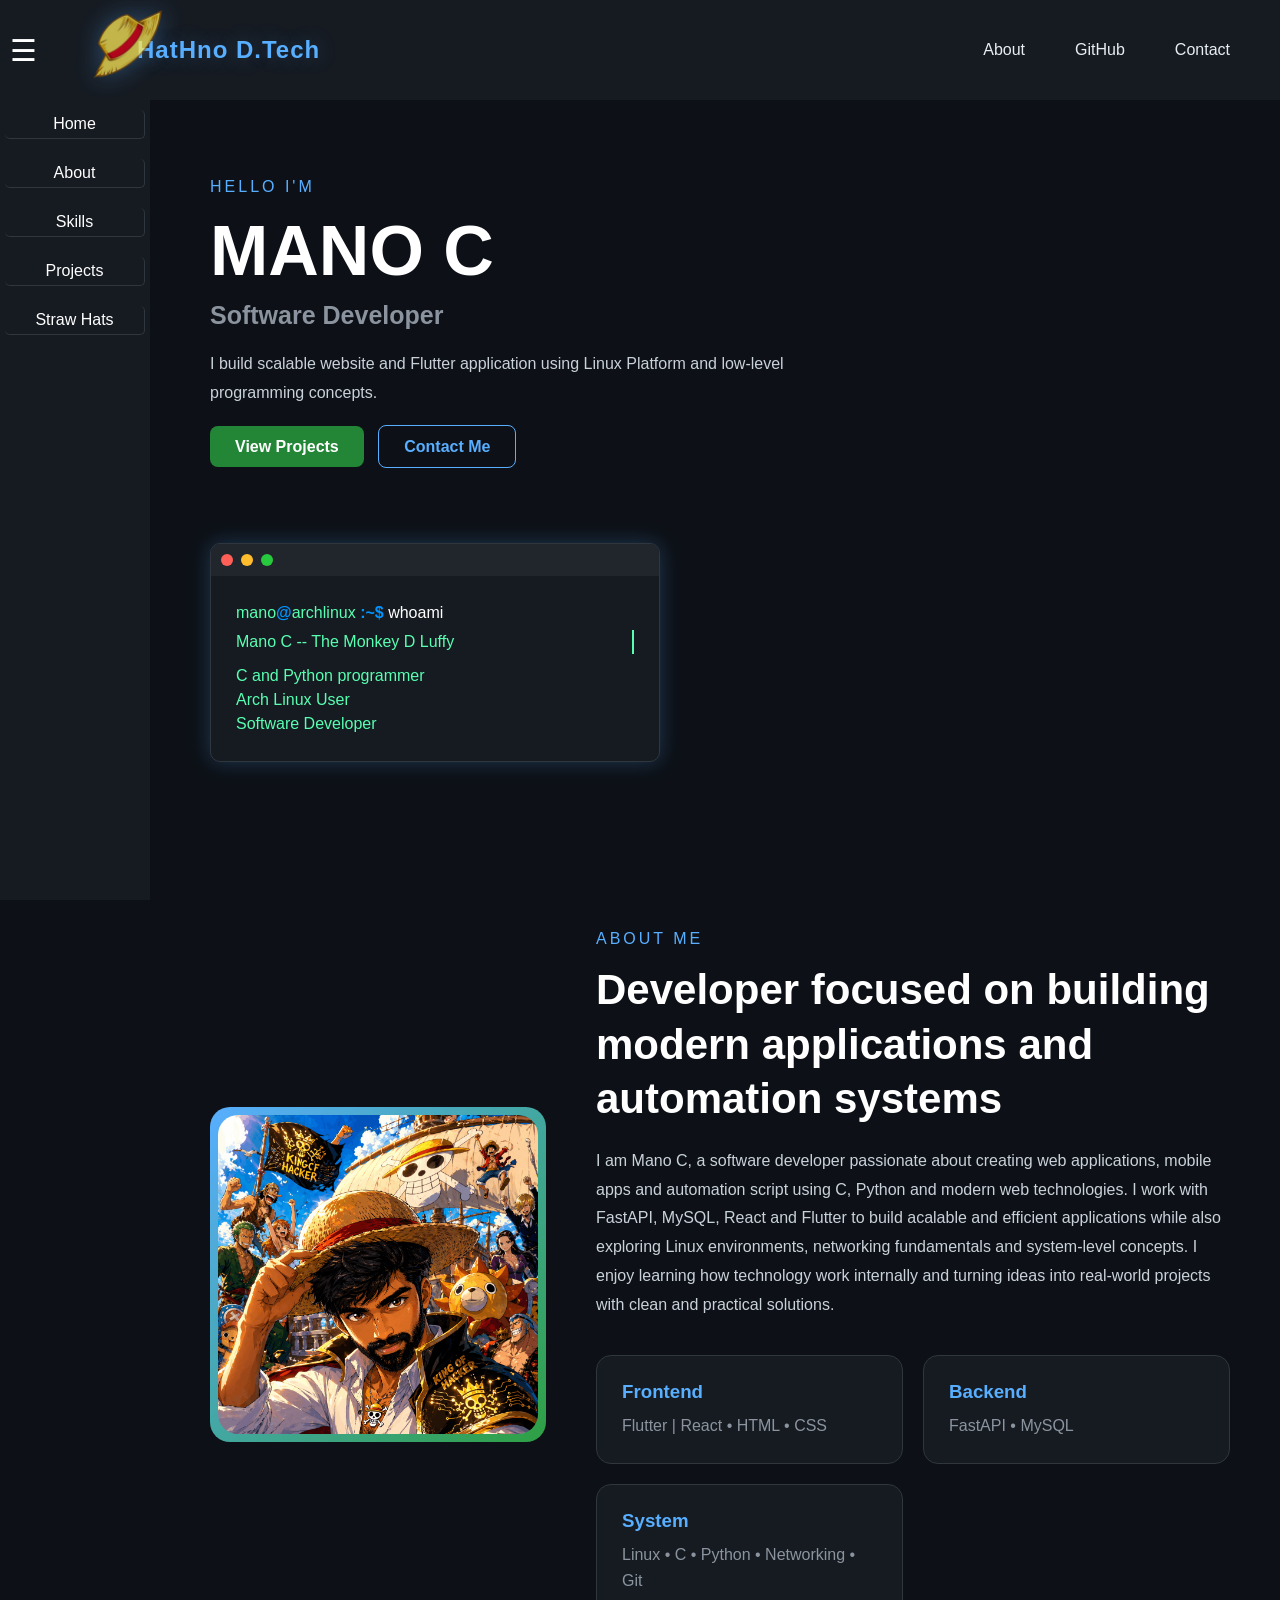
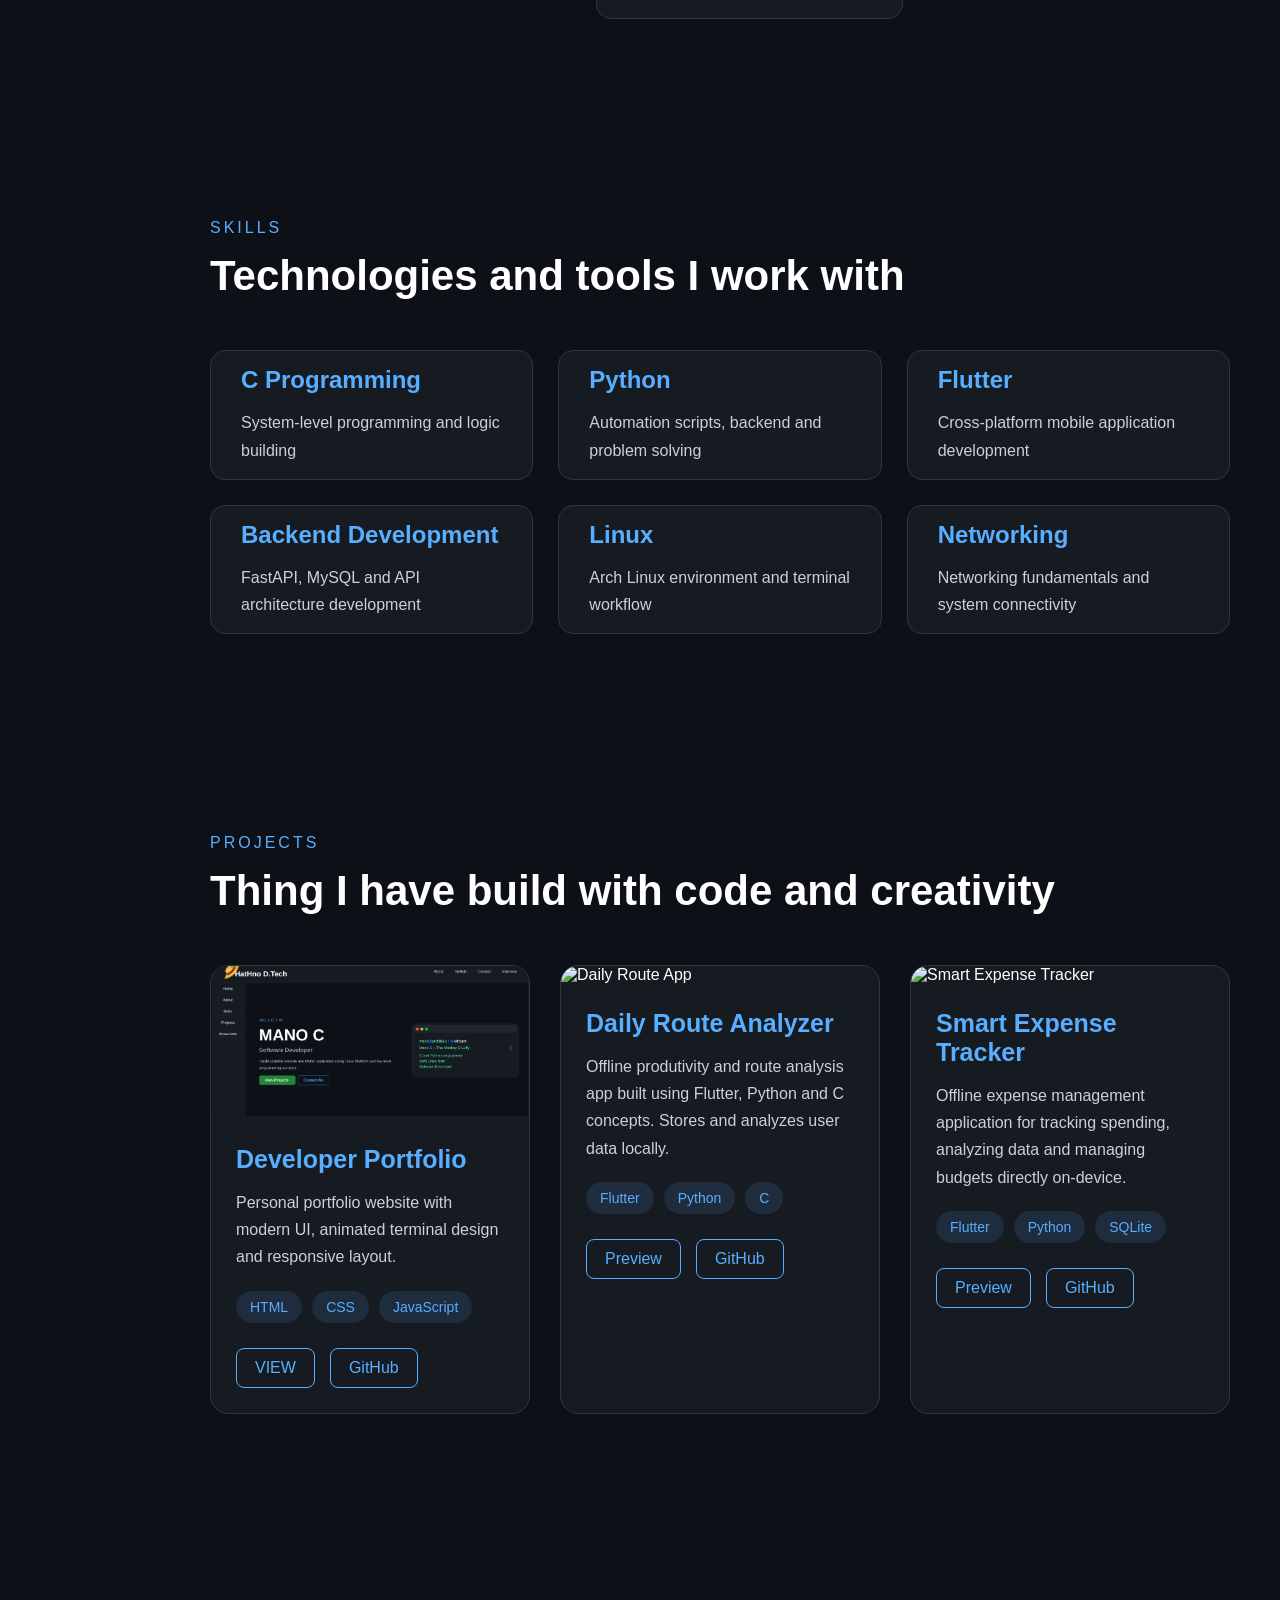
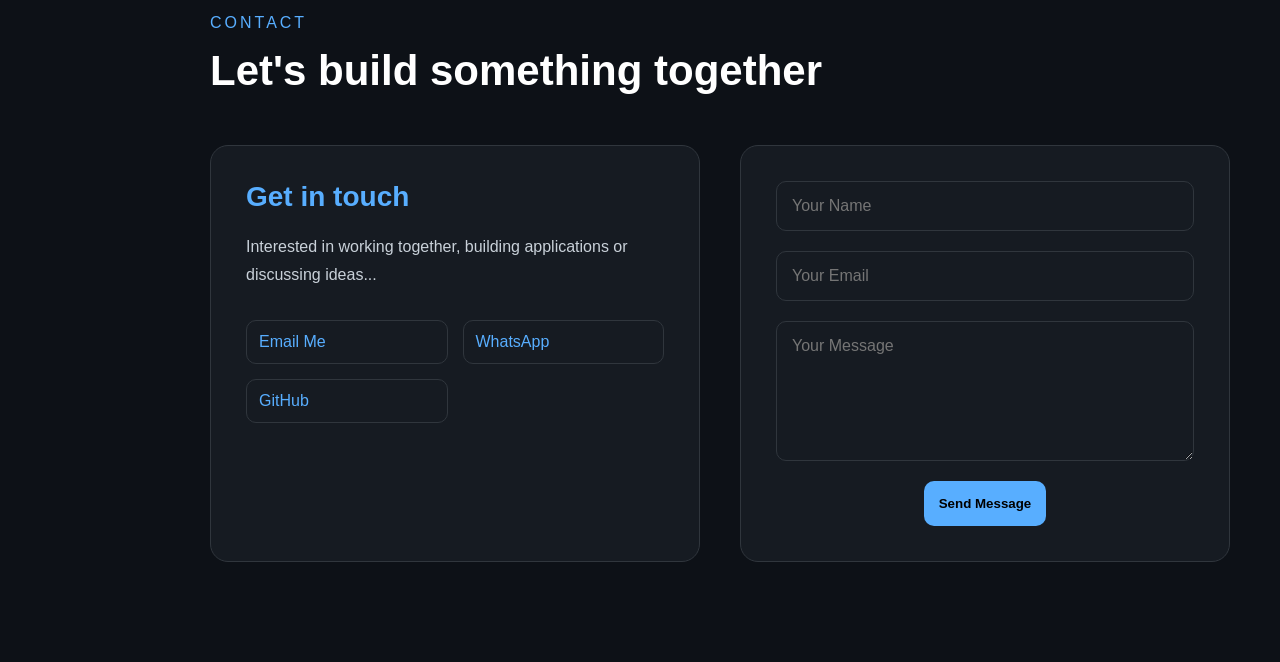
==== index.html @ 14655d0b "V1" ====
<!DOCTYPE html>
<html lang="en">
  <head>
    <meta charset="UTF-8">
    <meta name="viewport" content="width=device-width initial-scale=1.0">
    <title>HatHno D.Tech</title>
    <link rel="stylesheet" href="css/style.css">
    <link rel="icon" type="image/x-icon" href="images/favicon/favicon.ico">
    <link rel="icon" type="image/png" sizes="32x32" href="images/favicon/favicon-32x32.png">
    <link rel="icon" type="image/png" sizes="16x16" href="images/favicon/favicon-16x16.png">

    <link rel="apple-touch-icon" href="images/favicon/apple-touch-icon.png">
    <link rel="manifest" href="images/favicon/site.webmanifest">
  </head>
  
  <body>
    <script src="js/script.js"></script>
    <!--Navbar-->
    <nav>
      <div class="menu-logo-name">
        <button class="menu-btn" onclick="toggleSidebar()">☰</button>
        <h1>HatHno D.Tech<img class="logo" src="images/logo.png"></h1>
      </div>
      <ul>
        <li><a href="#about">About</a></li>
        <li><a href="https://github.com/mano-sanjay/" target="_blank" rel="noopener noreferrer">GitHub</a></li>
        <li><a href="#contacts">Contact</a></li>
      </ul>
    </nav>

    <div class="sidebar" id="sidebar">
      <a class="nav-items" href="#home">
        Home
      </a>
      <a class="nav-items" href="#about">
        About
      </a>
      <a class="nav-items" href="#skills">
        Skills
      </a>
      <a class="nav-items" href="#projects">
        Projects
      </a>
      <a class="nav-items" href="html/strawhats.html" target="_blank" rel="noopener noreferrer">
        Straw Hats
      </a>
    </div>
    <div class="main-content" id="main-content">

      <!--HOME-->
      <section class="hero" id="home">
        <div class="hero-text">
          <p class="intro">HELLO I'M</p>
          <h1 class="main-name">MANO C</h1>
          <h2 class="role">Software Developer</h2>
          <p class="description">
            I build scalable website and Flutter application using Linux Platform and low-level programming concepts.
          </p>
          <div class="hero-buttons">
            <a href="#projects" class="btn-primary">View Projects</a>
            <a href="#contact" class="btn-secondary">Contact Me</a>
          </div>
        </div>
        <div class="terminal">
          <div class="terminal-header">
            <span class="dot red"></span>
            <span class="dot yellow"></span>
            <span class="dot green"></span>
          </div>
          <div class="terminal-body">
            <p>
              <span class="green-text">mano<span class="green-text-at">@</span>archlinux</span><span class="green-text-cmd"> <span class="sy">:~$</span> whoami</span>
            </p>
            <p class="typing">Mano C -- The Monkey D Luffy</p>
            <p>C and Python programmer</p>
            <p>Arch Linux User</p>
            <p>Software Developer</p>
          </div>
        </div>
      </section>

      <!--ABOUT SECTION-->

      <section class="about-section" id="about">
        <div class="about-container">
          <div class="image-border">
            <img src="images/profile.png" alt="Mano C"> 
          </div>
          <div class="about-content">
            <p class="section-tag">
              ABOUT ME
            </p>
            <h2>
              Developer focused on building modern applications and automation systems
            </h2>
            <p class="about-description">
              I am Mano C, a software developer passionate about creating web applications, mobile apps and automation script using C, Python and modern web technologies.

              I work with FastAPI, MySQL, React and Flutter to build acalable and efficient applications while also exploring Linux environments, networking fundamentals and system-level concepts.

              I enjoy learning how technology work internally and turning ideas into real-world projects with clean and practical solutions.
            </p>
            <div class="about-cards">
              <div class="about-card">
                <h3>Frontend</h3>
                <p>Flutter | React • HTML • CSS</p>
              </div>
              <div class="about-card">
                <h3>Backend</h3>
                <p>FastAPI • MySQL</p>
              </div>
              <div class="about-card">
                  <h3>System</h3>
                  <p>Linux • C • Python • Networking • Git</p>
              </div>
            </div>
          </div>
        </div>
      </section>

      <!--Skills Section-->

      <section class="skills-section" id="skills">
        <p class="section-tag">SKILLS</p>
        <h2 class="skills-title">Technologies and tools I work with</h2>
        <div class="skills-grid">
          <div class="skill-card">
            <h3>C Programming</h3>
            <p>System-level programming and logic building</p>
          </div>
          <div class="skill-card">
            <h3>Python</h3>
            <p>Automation scripts, backend and problem solving</p>
          </div>
          <div class="skill-card">
            <h3>Flutter</h3>
            <p>Cross-platform mobile application development</p>
          </div>
          <div class="skill-card">
            <h3>Backend Development</h3>
            <p>FastAPI, MySQL and API architecture development</p>
          </div>
          <div class="skill-card">
            <h3>Linux</h3>
            <p>Arch Linux environment and terminal workflow</p>
          </div>
          <div class="skill-card">
            <h3>Networking</h3>
            <p>Networking fundamentals and system connectivity</p>
          </div>
        </div>
      </section>

      <!--Projects-->

      <section class="projects-section" id="projects">
        <p class="section-tag">PROJECTS</p>
        <h2 class="projects-title">Thing I have build with code and creativity</h2>
        <div class="projects-grid">
          <!--PROJECT 1-->
          <div class="project-card">
            <img src="images/project1.png" alt="Portfolio Website">
            <div class="project-content">
              <h3>Developer Portfolio</h3>
              <p>
                Personal portfolio website with modern UI,
                animated terminal design and responsive layout.
              </p>
              <div class="project-tech">
                <span>HTML</span>
                <span>CSS</span>
                <span>JavaScript</span>
              </div>
              <div class="project-buttons">
                <a href="#home">VIEW</a>
                <a href="#">GitHub</a>
              </div>
            </div>
          </div>
          <!--PROJECT 2-->
          <div class="project-card">
            <img src="images/project2.png" alt="Daily Route App">
            <div class="project-content">
              <h3>Daily Route Analyzer</h3>
              <p>
                Offline produtivity and route analysis app built using Flutter, Python and C concepts.
                Stores and analyzes user data locally.
              </p>
              <div class="project-tech">
                <span>Flutter</span>
                <span>Python</span>
                <span>C</span>
              </div>
              <div class="project-buttons">
                <a href="#">
                  Preview
                </a>
                <a href="#">
                  GitHub
                </a>
              </div>
            </div>
          </div>
          <!--PROJECT 3-->
          <div class="project-card">
            <img src="images/project3.png" alt="Smart Expense Tracker">
            <div class="project-content">
              <h3>Smart Expense Tracker</h3>
              <p>
                Offline expense management application for tracking spending, analyzing data and managing budgets directly on-device.
              </p>
              <div class="project-tech">
                <span>Flutter</span>
                <span>Python</span>
                <span>SQLite</span>
              </div>
              <div class="project-buttons">
                <a href="#">Preview</a>
                <a href="#">GitHub</a>
              </div>
            </div>
          </div>
        </div>
      </section>

      <!--CONTACT INFO-->
      <section class="contact-section" id="contacts">
        <p class="section-tag">CONTACT</p>
        <h2 class="contact-title">Let's build something together</h2>
        <div class="contact-container">
          <div class="contact-info">
            <h3>
              Get in touch
            </h3>
            <p>
              Interested in working together, building applications or discussing ideas...
            </p>
            <div class="contact-links">
              <a href="mailto:manosanjaymano@gmail.com">Email Me</a>
              <a href="https://wa.me/919150788702" target="_blank">WhatsApp</a>
              <a href="https://github.com/mano-sanjay">GitHub</a>
            </div>
          </div>
          <form action="mailto:manosanjaymano@gmail.com" method="POST" enctype="text/plain" class="contact-form">
            <input type="text" name="name" placeholder="Your Name" required>
            <input type="text" name="email" placeholder="Your Email" required>
            <textarea name="message" placeholder="Your Message" rows="6" required></textarea>
            <div class="form-button">
              <button type="submit">Send Message</button>
            </div>
          </form>
        </div>
      </section>
    </div>
  </body>
</html>
---- css/style.css ----
* {
    margin: 0;
    padding: 0;
    box-sizing: border-box;
    font-family: Arial, Helvetica, sans-serif;
}
html {
    scroll-behavior: smooth;
}
body {
    padding-top: 110px;
    background: #0d1117;
    color: white;
}
.hero,
.about-section,
.skills-section,
.projects-section,
.contact-section {
    transition: 0.9s ease;
}
.main-content {
    padding-left: 160px;
    transition: 0.4s;
}
.main-content.full {
    padding-left: 20px;
}
nav {
    display:flex;
    justify-content: space-between;
    align-items: center;
    height: 100px;
    background-color: #161b22;
    position: fixed;
    right: 0px;
    left: 0px;
    top: 0px;
    z-index: 1;
}
.menu-logo-name {
    display: flex;
    align-items: center;
    justify-content: space-between;
    
}
.menu-btn {
    background: transparent;
    color: white;
    border: none;
    font-size: 30px;
    cursor: pointer;
    margin-right: 100px;
    margin-left: 10px;
    transition: 0.3s;
}
.menu-btn:hover {
    color: #58aeff;
}

.logo {
    width: 80px;
    position: absolute;
    z-index: 5;
    opacity: 0.75;
    filter: drop-shadow(0px 0px 12px rgba(88, 174, 255, 0.45));
    transition: 0.4s ease;
    top: -30px;
    left: -50px;
}
.logo:hover {
    transform: rotate(-5deg) scale(1.08);
}
nav h1 {
    color: #58aeff;
    position: relative;
    text-shadow: 0px 0px 20px rgba(88, 174, 255, 0.25);
    z-index: 4;
    transition: 0.4s;
    letter-spacing: 1px;
}
nav h1:hover {
    letter-spacing: 3px;
}
nav ul {
    list-style: none;
    display: flex;
    flex-wrap: wrap;
}
nav li {
    margin-right: 50px;
}
nav a{
    color: #e6edf3;
    text-decoration: none;
}
nav a:hover {
    color: #58aeff;
}
.sidebar {
    display: flex;
    flex-direction: column;
    background-color: #161b22;
    color: white;
    position: fixed;
    top: 100px;
    bottom: 0px;
    left: 0px;
    width: 150px;
    transition: transform 0.4s ease;
    z-index: 100;
}
.sidebar.hide {
    transform: translate(-100%);
}
.nav-items {
    margin: 10px 5px;
    border-bottom: 1px solid #30363d;
    border-right: 1px solid #30363d;

    padding: 5px 10px;

    text-align: center;

    border-radius: 5px;

    transition: background 0.5s,
                transform 0.5s;

    color: white;

    text-decoration: none;
    position: relative;

    overflow: hidden;
}

.nav-items:hover {
    background: gray;
    transform: translateX(5px);
    border-color: #58aeff;
    color: #58aeff;
}
.nav-items::before {
    content: "";
    position: absolute;
    left: -100%;
    top: 0;
    width: 100%;
    height: 100%;
    background: rgba(88, 174, 255, 0.15);
    transition: 0.5s;
}
.nav-items:hover::before {
    left: 0;
}

.hero {
    display: flex;
    justify-content: space-between;
    align-items: center;
    min-height: 80vh;
    padding: 50px;
    gap: 50px;
    flex-wrap: wrap;
    scroll-margin-top: 120px;
}
.hero-text {
    max-width: 600px;
}
.intro {
    color: #58aeff;
    letter-spacing: 3px;
    margin-bottom: 15px;
}
.main-name {
    font-size: 70px;
    margin-bottom: 10px;
    color: white;
}
.role {
    font-size: 25px;
    color: #8b949e;
    margin-bottom: 20px;
}
.description {
    line-height: 1.8;
    color: #c9d1d9;
    margin-bottom: 30px;
}
.btn-primary, .btn-secondary {
    text-decoration: none;
    padding: 12px 25px;
    border-radius: 8px;
    transition: 0.4s;
    font-weight: bold;
}
.btn-primary {
    background: #238636;
    color: white;
}
.btn-primary:hover {
    background: #2ea043;
    transform: translateY(-5px);
}
.btn-secondary {
    border: 1px solid #58aeff; 
    margin-left: 10px;
    color: #58aeff;
}
.btn-secondary:hover {
    background: #58aeff;
    color: black;
}
/* TERMINAL */
.terminal {
    width: 450px;
    background: #161b22;
    border: 1px solid #30363d;
    border-radius: 10px;
    overflow: hidden;
    box-shadow: 0px 0px 20px rgba(88, 166, 255, 0.25);
}
.terminal-header {
    background: #21262d;
    padding: 10px;
    display: flex;
    gap: 8px;
}
.dot {
    width: 12px;
    height: 12px;
    border-radius: 50%;
}
.red {
    background-color: #ff5f56;
}
.yellow {
    background: #ffbd2e;
}
.green {
    background: #27c93f;
}
.terminal-body {
    padding: 25px;
    font-family: monospace;
    line-height: 1.5;
    color: #58ffb1;
}
.green-text {
    color: #58ffb1;
}
.green-text-cmd {
    color: white;
}
.green-text-at, .sy {
    color: rgb(0, 149, 255);
    font-weight: bold;
}
.typing {
    overflow: hidden;
    white-space: nowrap;
    border-right: 2px solid #58ffb1;
    margin-top: 5px;
    margin-bottom: 10px;
    width: 0;
    animation: typing 3s steps(20, end) forwards, blink 0.8s infinite;
}
@keyframes typing {
    from {
        width:0;
    }
    to {
        width: 100%;
    }
}
@keyframes blink {
    50% {
        border-color: transparent;
    }
}
@media(max-width: 768px) {
    body {
        padding-left: 0;
    }
    .hero {
        padding: 20px;
        text-align: center;
    }
    .main-name {
        font-size: 45px;
    }
    .role {
        font-size: 18px;
    }
    .terminal {
        width: 100%;
    }
    .hero-buttons {
        justify-content: center;
    }
    nav li {
        margin-right: 10px;
    }
    .sidebar {
        transform: translate(-100%);
    }
    .sidebar.full{
        transform: translate(0%);
    }
    .main-content {
        padding-left: 0px;
        transition: 0.4s;
    }
}
.about-section {
    padding: 100px 50px;
    scroll-margin-top: 100px;
}
.about-container {
    display: flex;
    align-items: center;
    gap:50px;
    flex-wrap: wrap;
}
.image-border {
    padding: 8px;
    border-radius: 20px;
    background: linear-gradient(135deg, #58aeff, #2ea043);
    animation: borderGlow 4s linear infinite;;
}
.image-border img {
    width: 320px;
    border-radius: 20px;
    display: block;
}
.about-content {
    flex: 1;
    min-width: 300px;
}
.section-tag {
    color: #58aeff;
    letter-spacing: 3px;
    margin-bottom: 15px;
}
.about-content h2 {
    font-size: 42px;
    margin-bottom: 20px;
    line-height: 1.3;
}
.about-description {
    color: #c9d1d9;
    line-height: 1.8;
    margin-bottom: 35px;
}
.about-cards{
    display: grid;
    grid-template-columns: repeat(auto-fit, minmax(200px, 1fr));
    gap: 20px;
}
.about-card {
    background: #161b22;
    border: 1px solid #30363d;
    padding: 25px;
    border-radius: 15px;
    transition: 0.5s;
}
.about-card:hover {
    transform: translateY(-10px);
    border-color: #58aeff;
}
.about-card h3 {
    margin-bottom: 10px;
    color: #58aeff;
}
.about-card p {
    color: #8b949e;
    line-height: 1.6;
}

.skills-section {
    padding: 100px 50px;
    scroll-margin-top: 100px;
}
.skills-title {
    font-size: 42px;
    margin-bottom: 50px;
}
.skills-grid {
    display: grid;
    grid-template-columns: repeat(auto-fit, minmax(250px, 1fr));
    gap: 25px;
}
.skill-card {
    background: #161b22;
    border: 1px solid #30363d;
    padding: 15px 30px;
    border-radius: 15px;
    transition: 0.4s;
    cursor: pointer;
    position: relative;
    overflow: hidden;
}
.skill-card::before {
    content: "";
    position: absolute;
    top: 0;
    left: -100%;
    width: 100%;
    height: 100%;
    background: rgba(88, 166, 255, 0.08);

    transition: 0.5s;
}
.skill-card:hover::before {
    left: 0;
}
.skill-card:hover {
    transform: translate(-10px);
    border-color: #58aeff;
    box-shadow: 0px 0px 20px rgba(6, 122, 255, 0.08);
}
.skill-card h3 {
    color: #58aeff;
    margin-bottom: 15px;
    font-size: 24px;
}
.skill-card p {
    color: #c9d1d9;
    line-height: 1.7;
}

.projects-section {
    padding: 100px 50px;
    scroll-margin-top: 40px;
}
.projects-title {
    font-size: 42px;
    margin-bottom: 50px;
}
.projects-grid {
    display: grid;
    grid-template-columns: repeat(auto-fit, minmax(320px, 1fr));
    gap: 30px;
}
.project-card {
    background: #161b22;
    border: 1px solid #30363d;
    border-radius: 18px;
    overflow: hidden;
    transition: 0.5s;
}
.project-card:hover {
    transform: translateY(-10px);
    border-color: #58aeff;
    box-shadow: 0px 0px 20px rgba(88, 166, 255, 0.08);
}
.project-card img {
    width: 100%;
    height: 150px;
    object-fit: cover;
}
.project-content {
    padding: 25px;
}
.project-content h3 {
    color: #58aeff;
    margin-bottom: 15px;
    font-size: 25px;
}
.project-content p {
    color: #c9d1d9;
    line-height: 1.7;
    margin-bottom: 20px;
}
.project-tech {
    display: flex;
    flex-wrap: wrap;
    gap: 10px;
    margin-bottom: 25px;
}
.project-tech span {
    background: rgba(88, 166, 255, 0.12);
    color: #58aeff;
    padding: 8px 14px;
    border-radius: 30px;
    font-size: 14px;
}
.project-buttons {
    display: flex;
    gap: 15px;
}
.project-buttons a {
    text-decoration: none;
    padding: 10px 18px;
    color: #58aeff;
    border: 1px solid #58aeff;
    border-radius: 8px;
}
.contact-section {
    padding: 100px 50px;
    scroll-margin-top: 120px;
}
.contact-title {
    font-size: 42px;
    margin-bottom: 50px;
}
.contact-container {
    display: grid;
    grid-template-columns: repeat(auto-fit, minmax(320px, 1fr));
    gap: 40px;
}
.contact-info {
    background: #161b22;
    border: 1px solid #30363d;
    padding: 35px;
    border-radius: 18px;
}
.contact-info h3 {
    color: #58aeff;
    margin-bottom: 20px;
    font-size: 28px;
}
.contact-info p {
    color: #c9d1d9;
    line-height: 1.8;
    margin-bottom: 30px;
}
.contact-links {
    display: grid;
    grid-template-columns: repeat(auto-fit, minmax(150px, 1fr));
    gap: 15px;
}
.contact-links a {
    text-decoration: none;
    color: #58aeff;
    border: 1px solid #30363d;
    padding: 12px;
    border-radius: 10px;
    transition: 0.4s;
}
.contact-links a:hover {
    background: #58aeff;
    color: black;
}
.contact-form {
    display: flex;
    flex-direction: column;
    gap: 20px;
    background: #161b22;
    border: 1px solid #30363d;
    padding: 35px;
    border-radius: 18px;
}
.contact-form input,
.contact-form textarea {
    background: #161b22;
    border: 1px solid #30363d;
    padding: 15px;
    border-radius: 10px;
    color: white;
    outline: none;
    font-size: 16px;
}
.contact-form input:focus,
.contact-form textarea:focus {
    border-color: #58aeff;
}
.form-button {
    display: flex;
    align-items: center;
    justify-content: space-around;
}
.contact-form button {
    background: #58aeff;
    color: black;
    padding: 15px;
    border: none;
    border-radius: 10px;
    font-weight: bold;
    cursor: pointer;
    width: fit-content;
    transition: 0.4s;
}
.contact-form button:hover {
    background: #79c0ff;
    transform: translate(-5px);
}
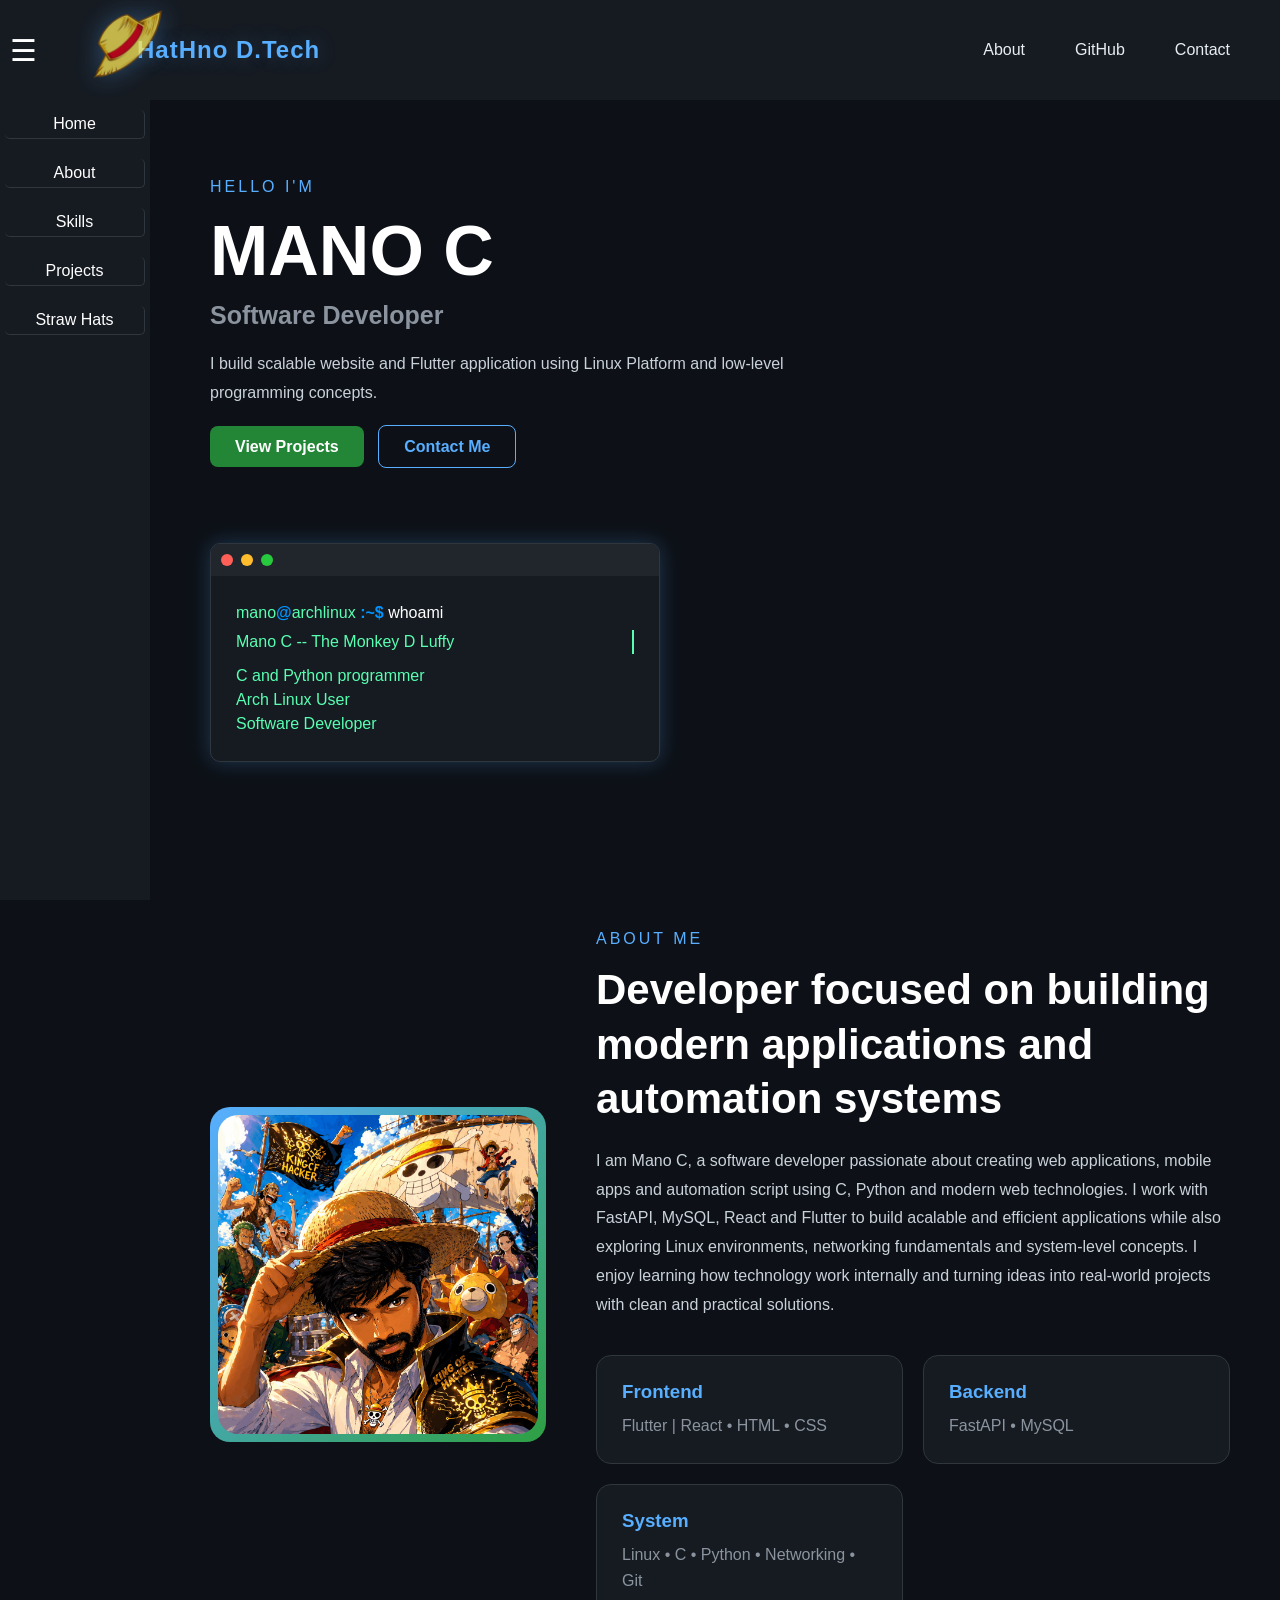
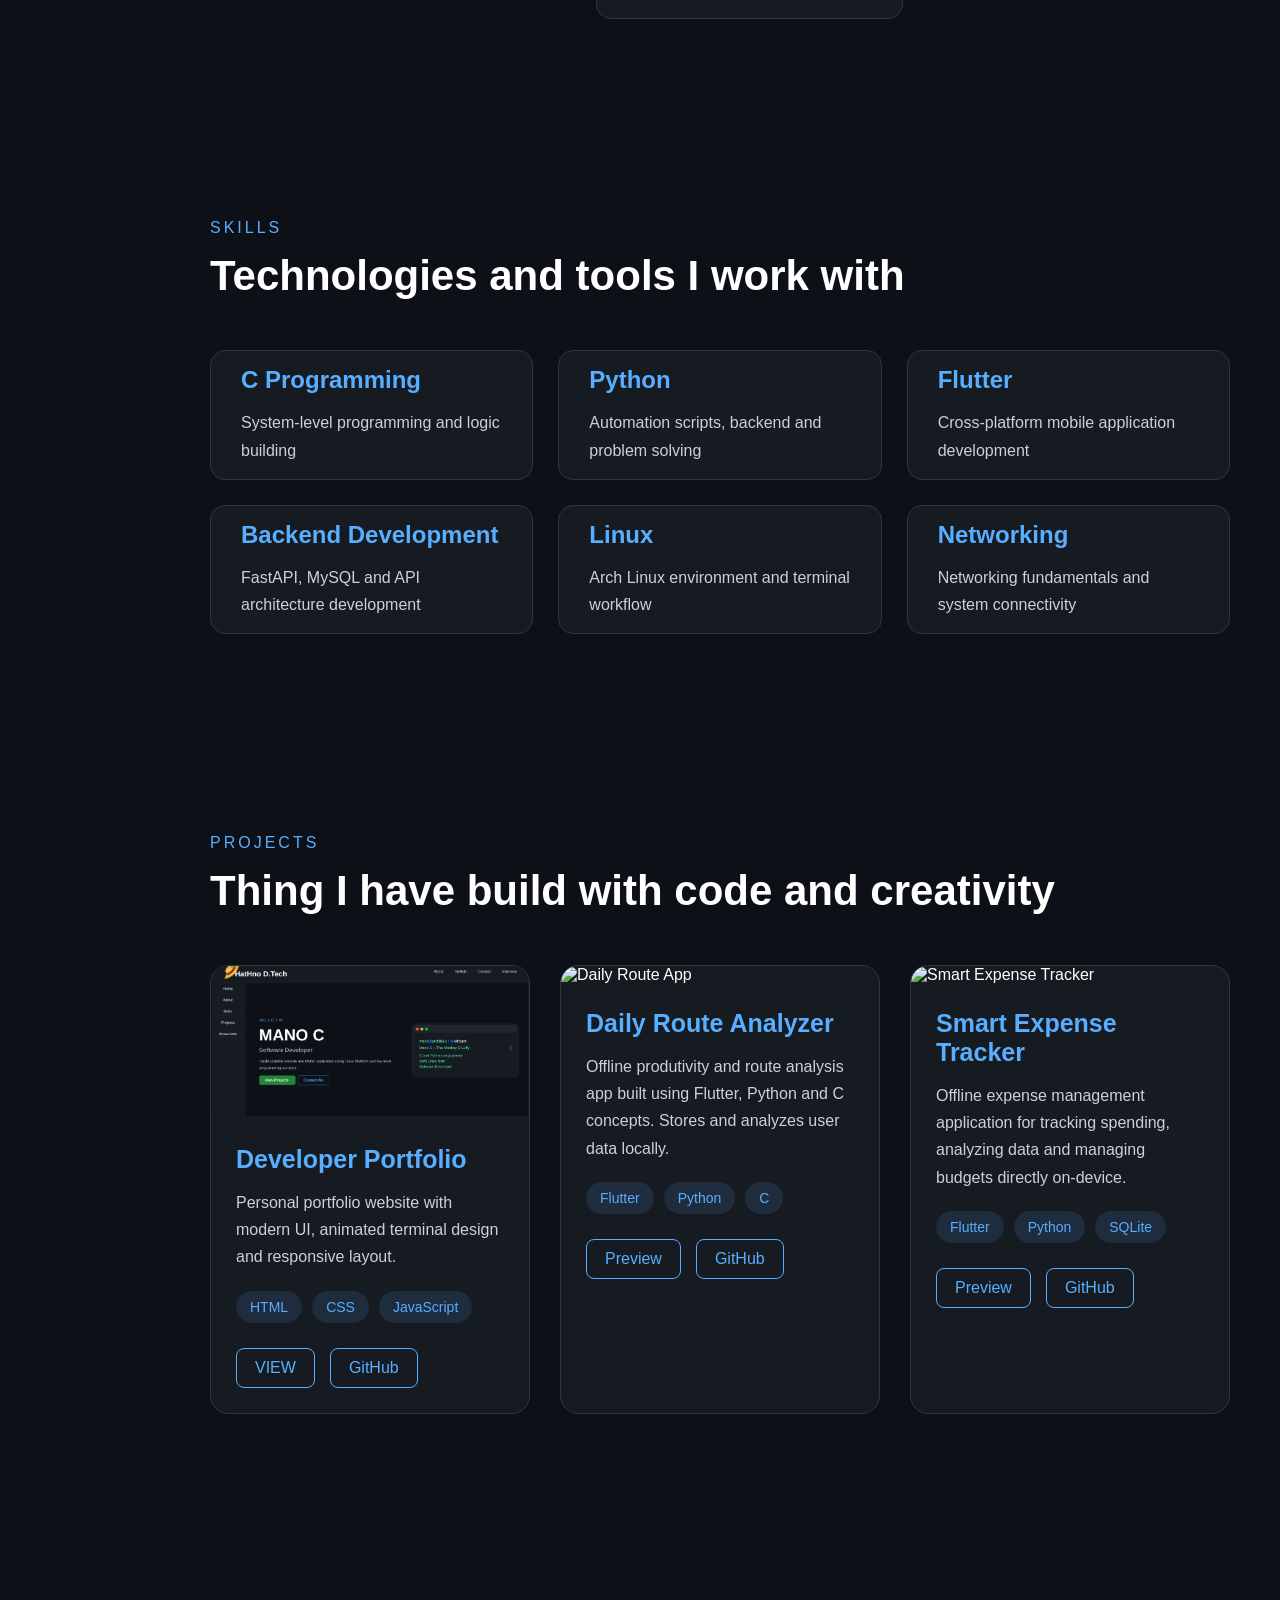
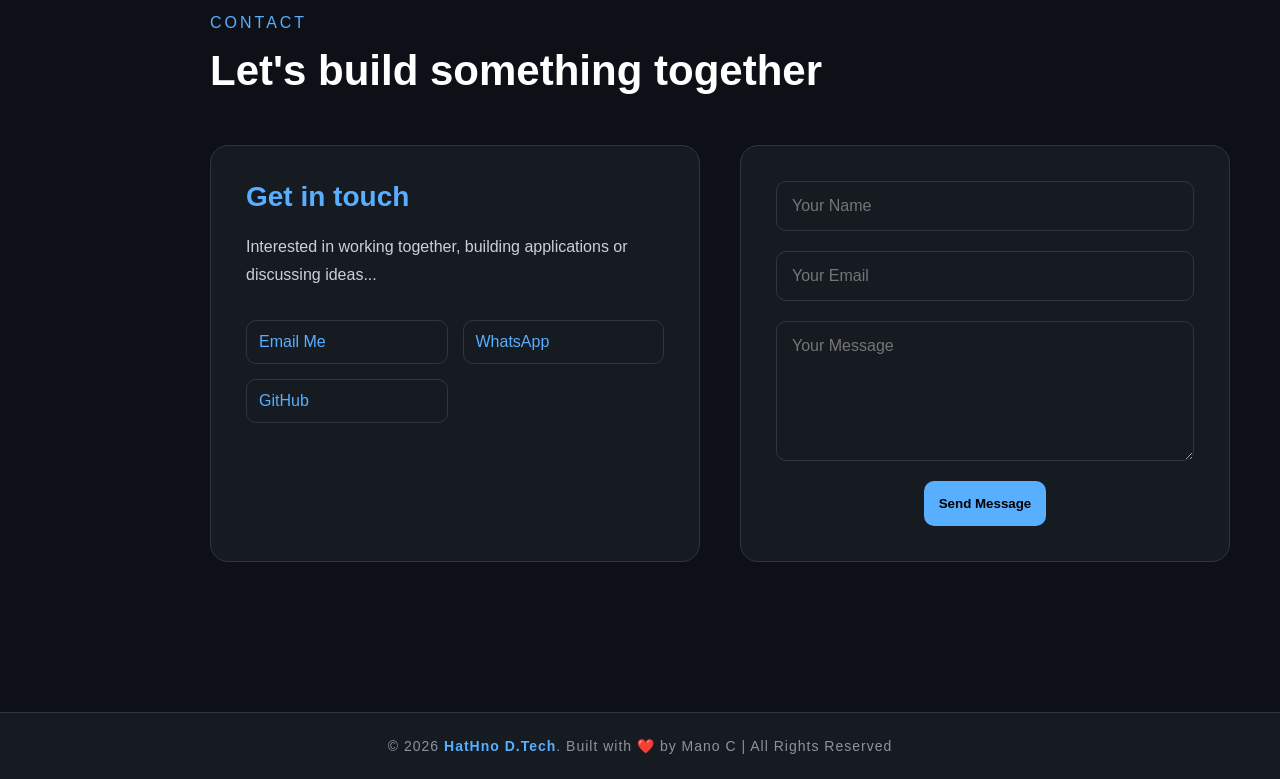
==== commit 526d034d: "V3-footer" ====
--- a/index.html
+++ b/index.html
@@ -173,7 +173,7 @@
               </div>
               <div class="project-buttons">
                 <a href="#home">VIEW</a>
-                <a href="#">GitHub</a>
+                <a href="https://github.com/mano-sanjay" target="_blank">GitHub</a>
               </div>
             </div>
           </div>
@@ -252,5 +252,10 @@
         </div>
       </section>
     </div>
+    <footer class="footer">
+      <p>
+        © 2026 <span>HatHno D.Tech</span>. Built with ❤️ by Mano C | All Rights Reserved
+      </p>
+    </footer>
   </body>
 </html>
--- a/css/style.css
+++ b/css/style.css
@@ -585,4 +585,22 @@
 .contact-form button:hover {
     background: #79c0ff;
     transform: translate(-5px);
+}
+
+.footer {
+    text-align: center;
+    padding: 25px;
+    background: #161b22;
+    border-top: 1px solid #30363d;
+    color: #8b949e;
+    margin-top: 50px;
+    font-size: 14px;
+}
+
+.footer p {
+    letter-spacing: 1px;
+}
+.footer span {
+    color: #58aeff;
+    font-weight: bold;
 }
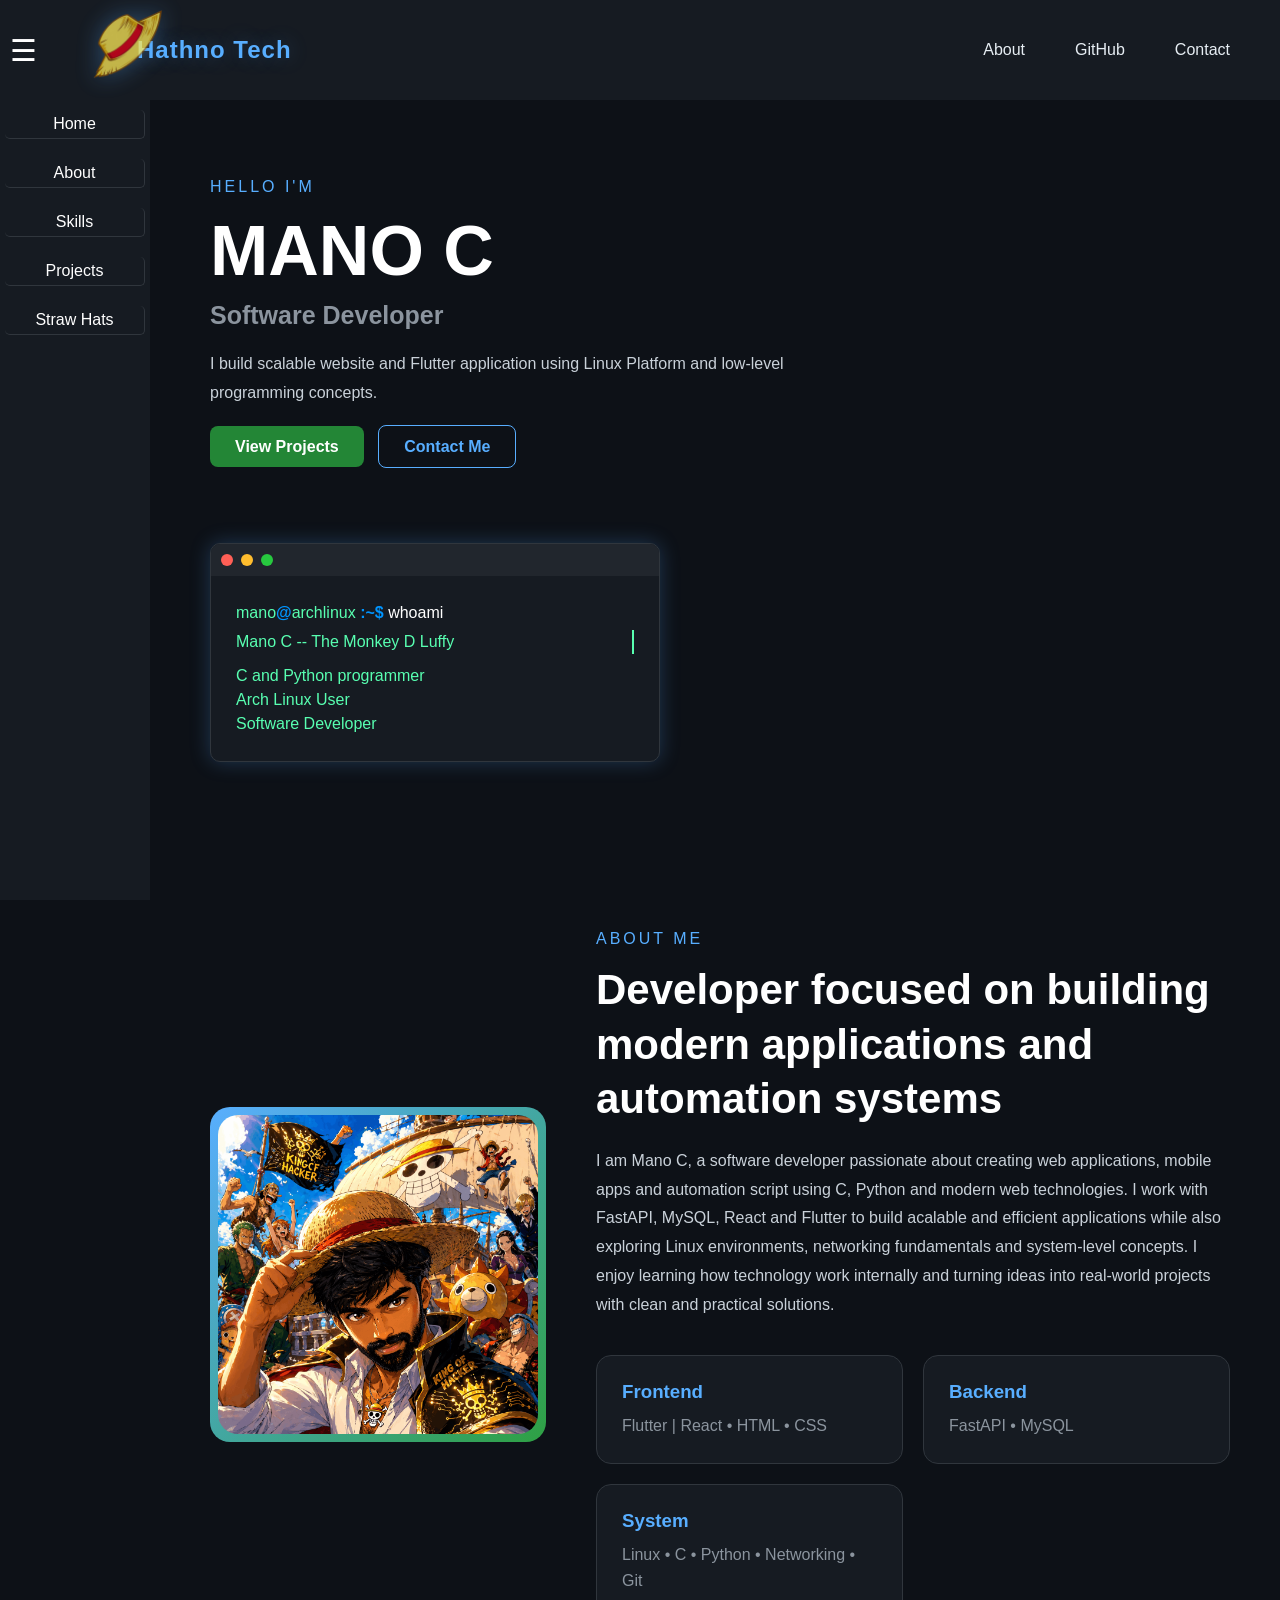
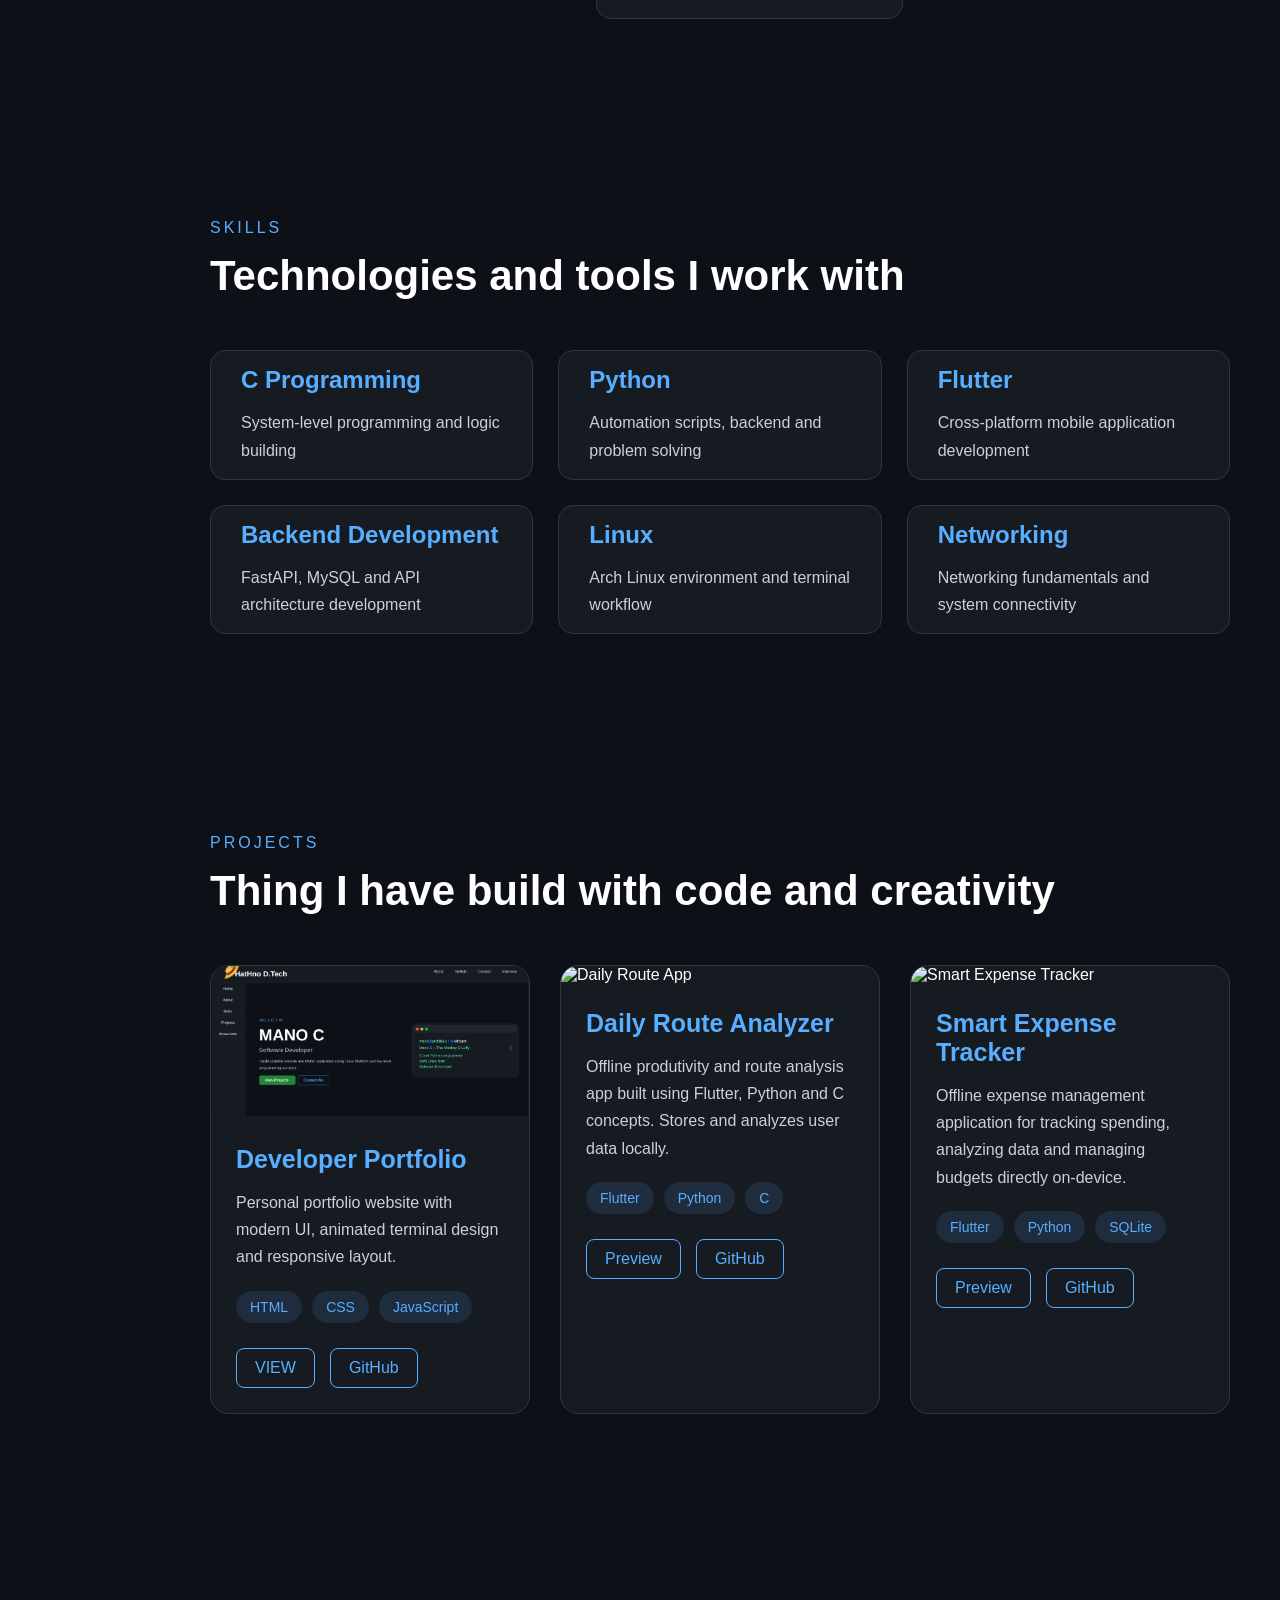
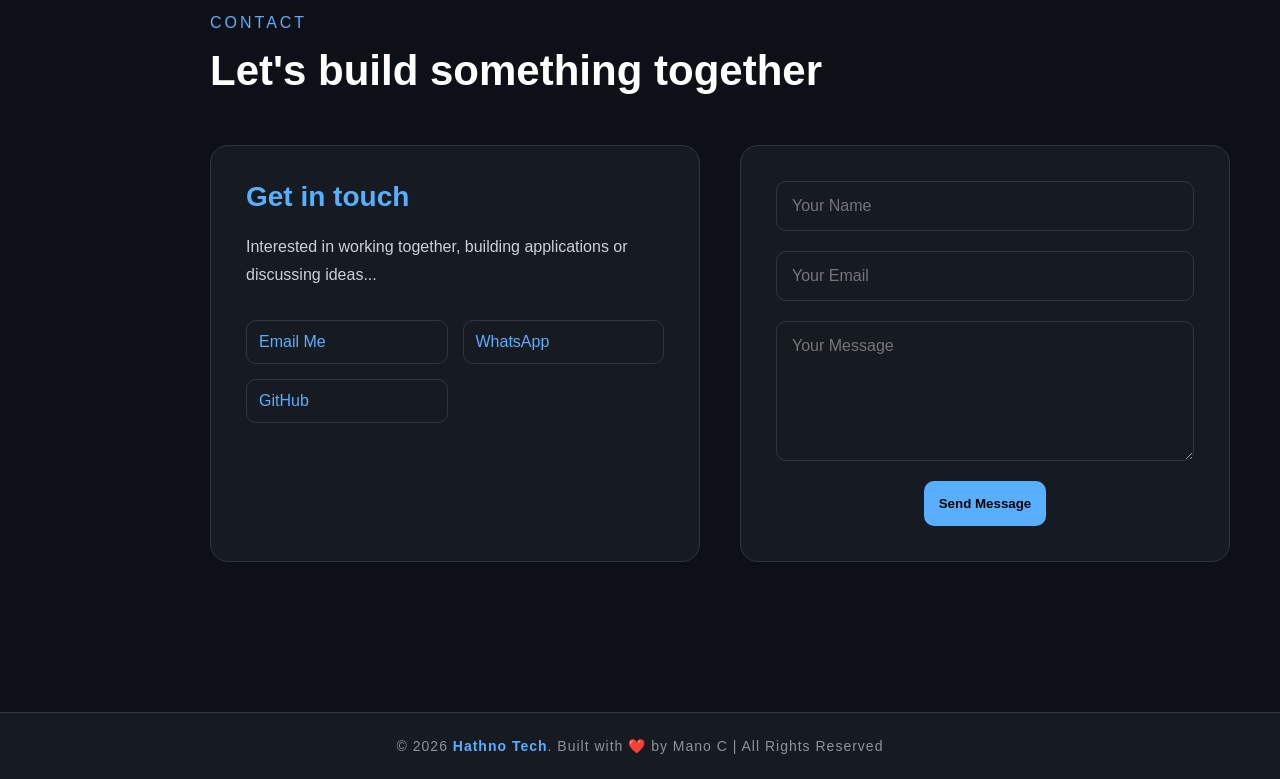
==== commit a8dc67b7: "Name Change" ====
--- a/index.html
+++ b/index.html
@@ -3,7 +3,7 @@
   <head>
     <meta charset="UTF-8">
     <meta name="viewport" content="width=device-width initial-scale=1.0">
-    <title>HatHno D.Tech</title>
+    <title>Hathno Tech</title>
     <link rel="stylesheet" href="css/style.css">
     <link rel="icon" type="image/x-icon" href="images/favicon/favicon.ico">
     <link rel="icon" type="image/png" sizes="32x32" href="images/favicon/favicon-32x32.png">
@@ -19,7 +19,7 @@
     <nav>
       <div class="menu-logo-name">
         <button class="menu-btn" onclick="toggleSidebar()">☰</button>
-        <h1>HatHno D.Tech<img class="logo" src="images/logo.png"></h1>
+        <h1>Hathno Tech<img class="logo" src="images/logo.png"></h1>
       </div>
       <ul>
         <li><a href="#about">About</a></li>
@@ -58,7 +58,7 @@
           </p>
           <div class="hero-buttons">
             <a href="#projects" class="btn-primary">View Projects</a>
-            <a href="#contact" class="btn-secondary">Contact Me</a>
+            <a href="#contacts" class="btn-secondary">Contact Me</a>
           </div>
         </div>
         <div class="terminal">
@@ -254,7 +254,7 @@
     </div>
     <footer class="footer">
       <p>
-        © 2026 <span>HatHno D.Tech</span>. Built with ❤️ by Mano C | All Rights Reserved
+        © 2026 <span>Hathno Tech</span>. Built with ❤️ by Mano C | All Rights Reserved
       </p>
     </footer>
   </body>
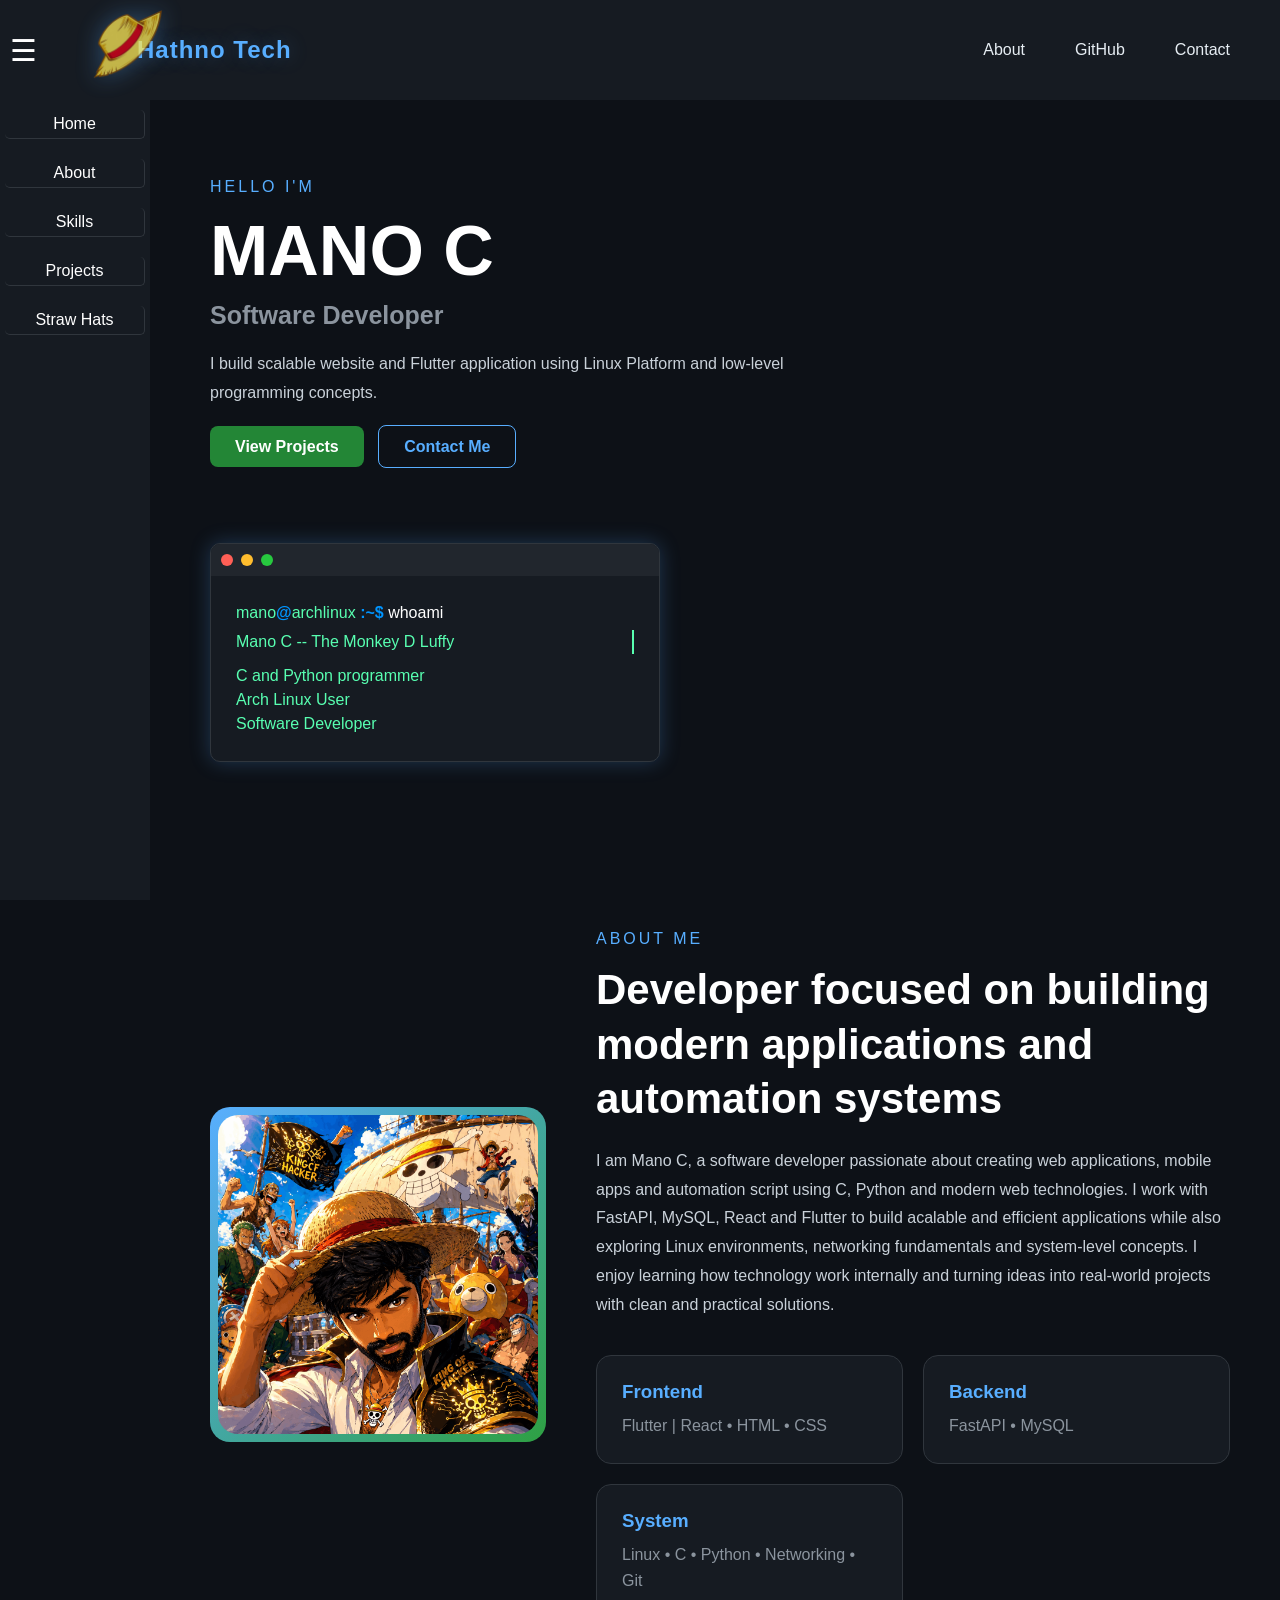
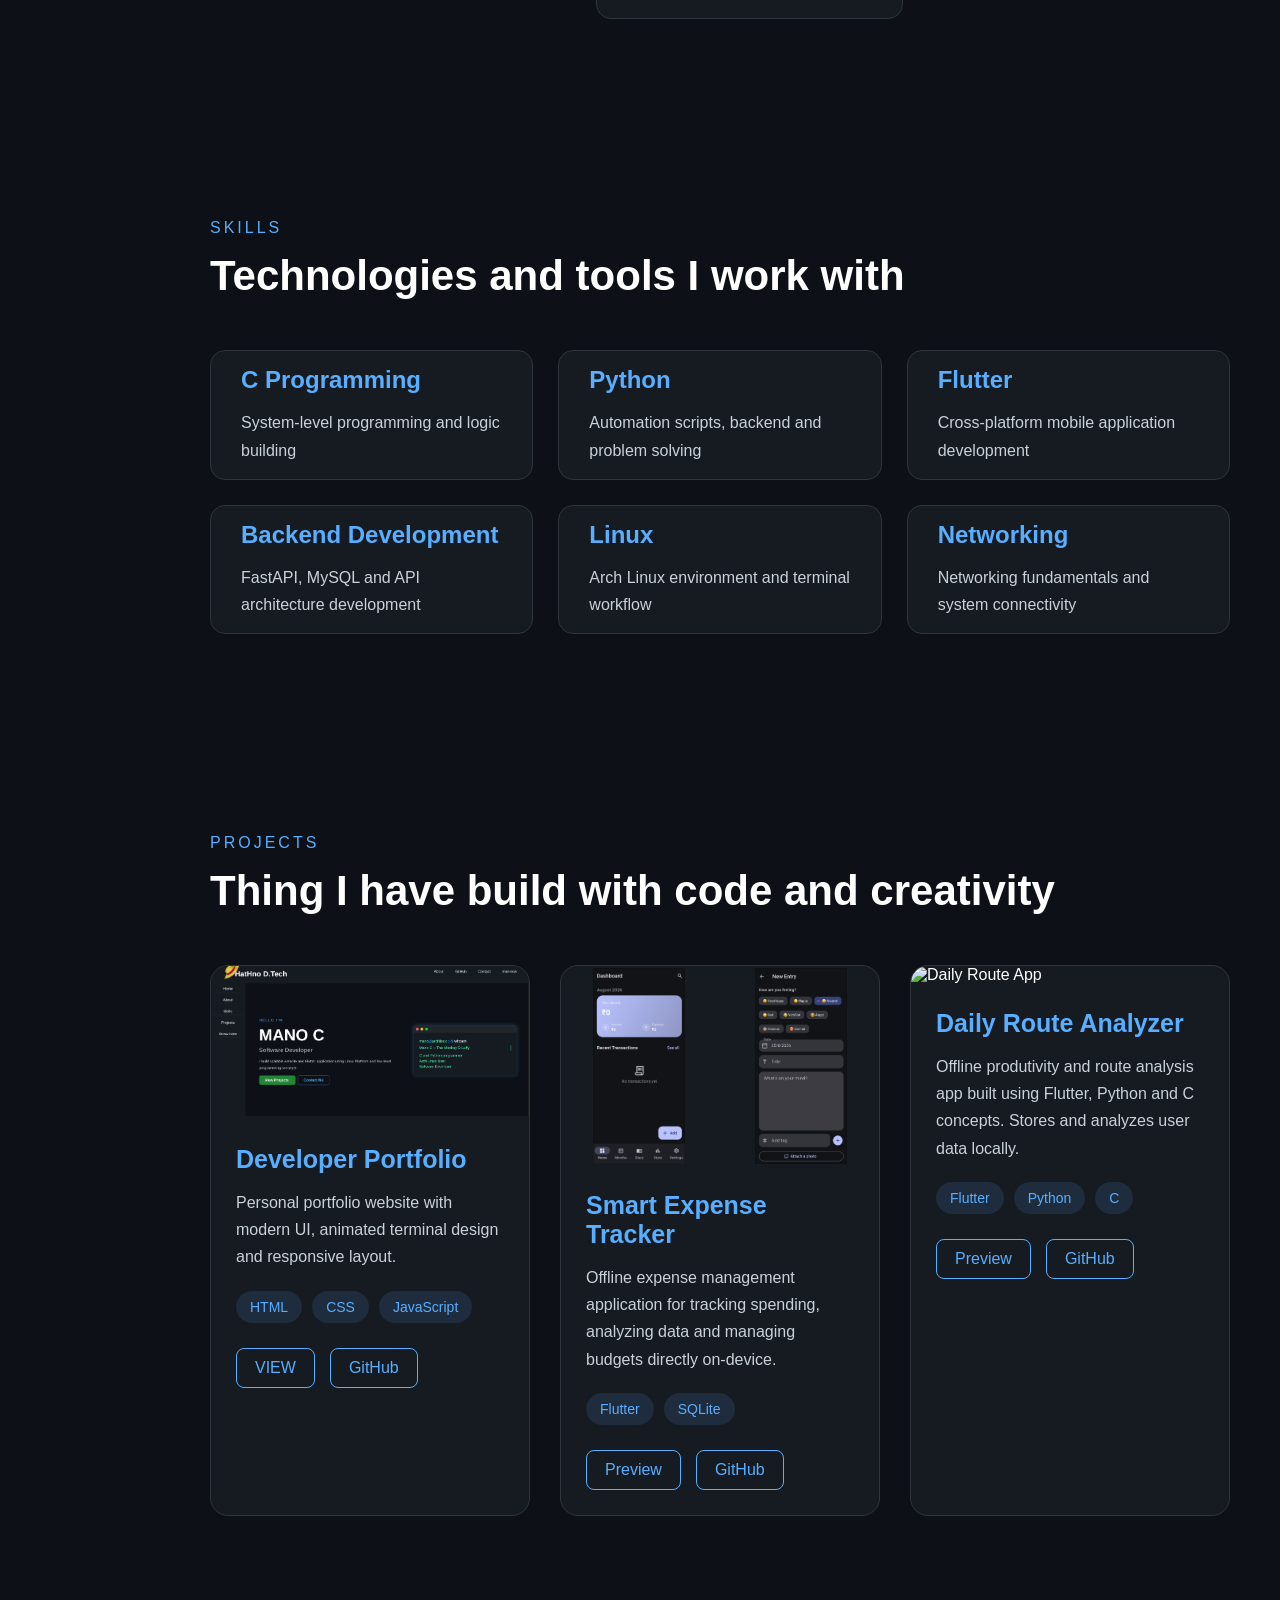
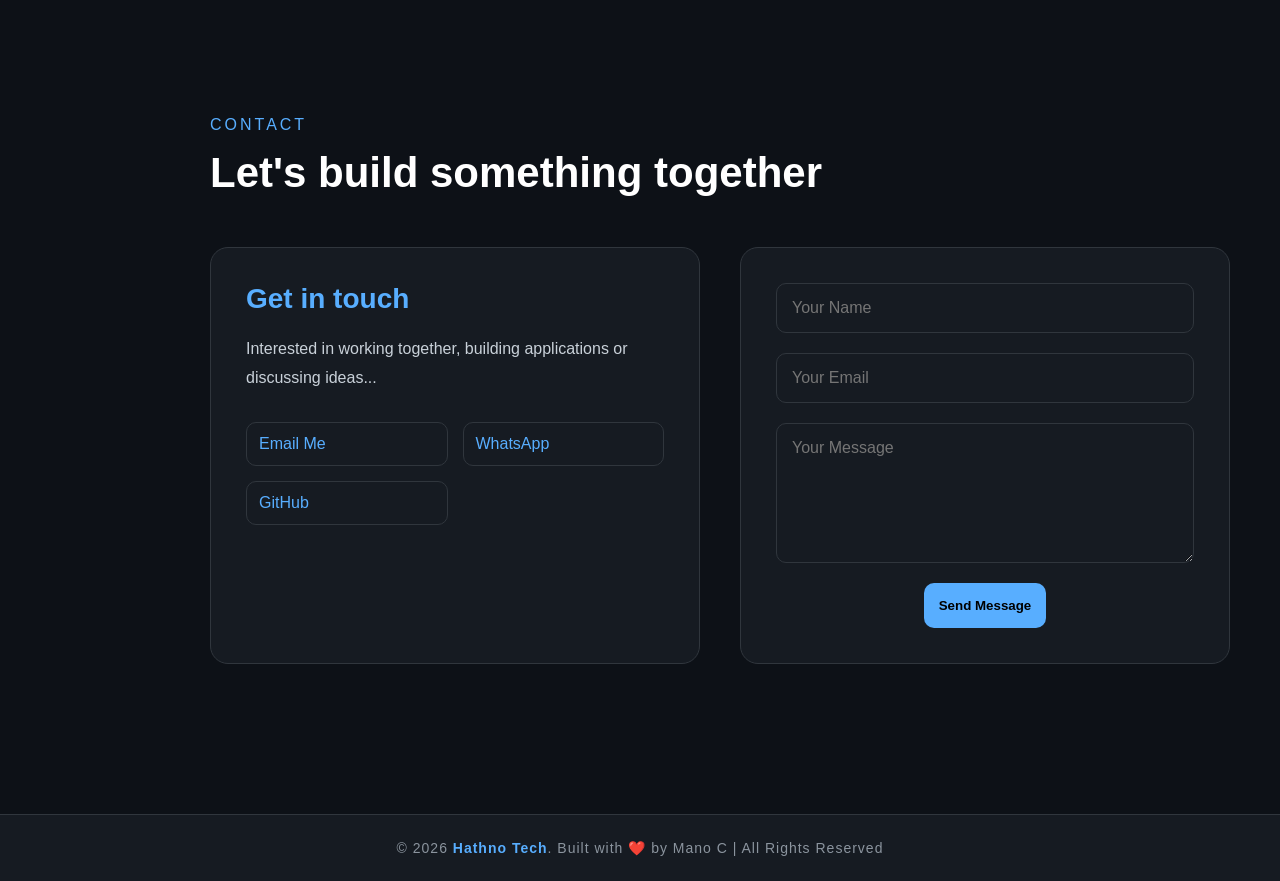
==== commit 408331ad: "Project img update" ====
--- a/index.html
+++ b/index.html
@@ -179,7 +179,28 @@
           </div>
           <!--PROJECT 2-->
           <div class="project-card">
-            <img src="images/project2.png" alt="Daily Route App">
+            <div class="project2_images">
+              <img src="images/project2.png" alt="Smart Expense Tracker">
+              <img src="images/project22.png" alt="Smart Expense Diary">
+            </div>
+            <div class="project-content">
+              <h3>Smart Expense Tracker</h3>
+              <p>
+                Offline expense management application for tracking spending, analyzing data and managing budgets directly on-device.
+              </p>
+              <div class="project-tech">
+                <span>Flutter</span>
+                <span>SQLite</span>
+              </div>
+              <div class="project-buttons">
+                <a href="#">Preview</a>
+                <a href="#">GitHub</a>
+              </div>
+            </div>
+          </div>
+          <!--PROJECT 3-->
+          <div class="project-card">
+            <img src="" alt="Daily Route App">
             <div class="project-content">
               <h3>Daily Route Analyzer</h3>
               <p>
@@ -201,25 +222,7 @@
               </div>
             </div>
           </div>
-          <!--PROJECT 3-->
-          <div class="project-card">
-            <img src="images/project3.png" alt="Smart Expense Tracker">
-            <div class="project-content">
-              <h3>Smart Expense Tracker</h3>
-              <p>
-                Offline expense management application for tracking spending, analyzing data and managing budgets directly on-device.
-              </p>
-              <div class="project-tech">
-                <span>Flutter</span>
-                <span>Python</span>
-                <span>SQLite</span>
-              </div>
-              <div class="project-buttons">
-                <a href="#">Preview</a>
-                <a href="#">GitHub</a>
-              </div>
-            </div>
-          </div>
+          
         </div>
       </section>
 
--- a/css/style.css
+++ b/css/style.css
@@ -460,6 +460,23 @@
     height: 150px;
     object-fit: cover;
 }
+.project2_images {
+    display: flex;
+    justify-content: left;
+    align-items: center;
+    gap: 10px;
+    height: 200px;
+    padding: 2px;
+    box-sizing: border-box;
+
+}
+
+.project2_images img {
+    width: 100%;
+    height: 100%;
+    object-fit: contain;
+    border-radius: 10px;
+}
 .project-content {
     padding: 25px;
 }
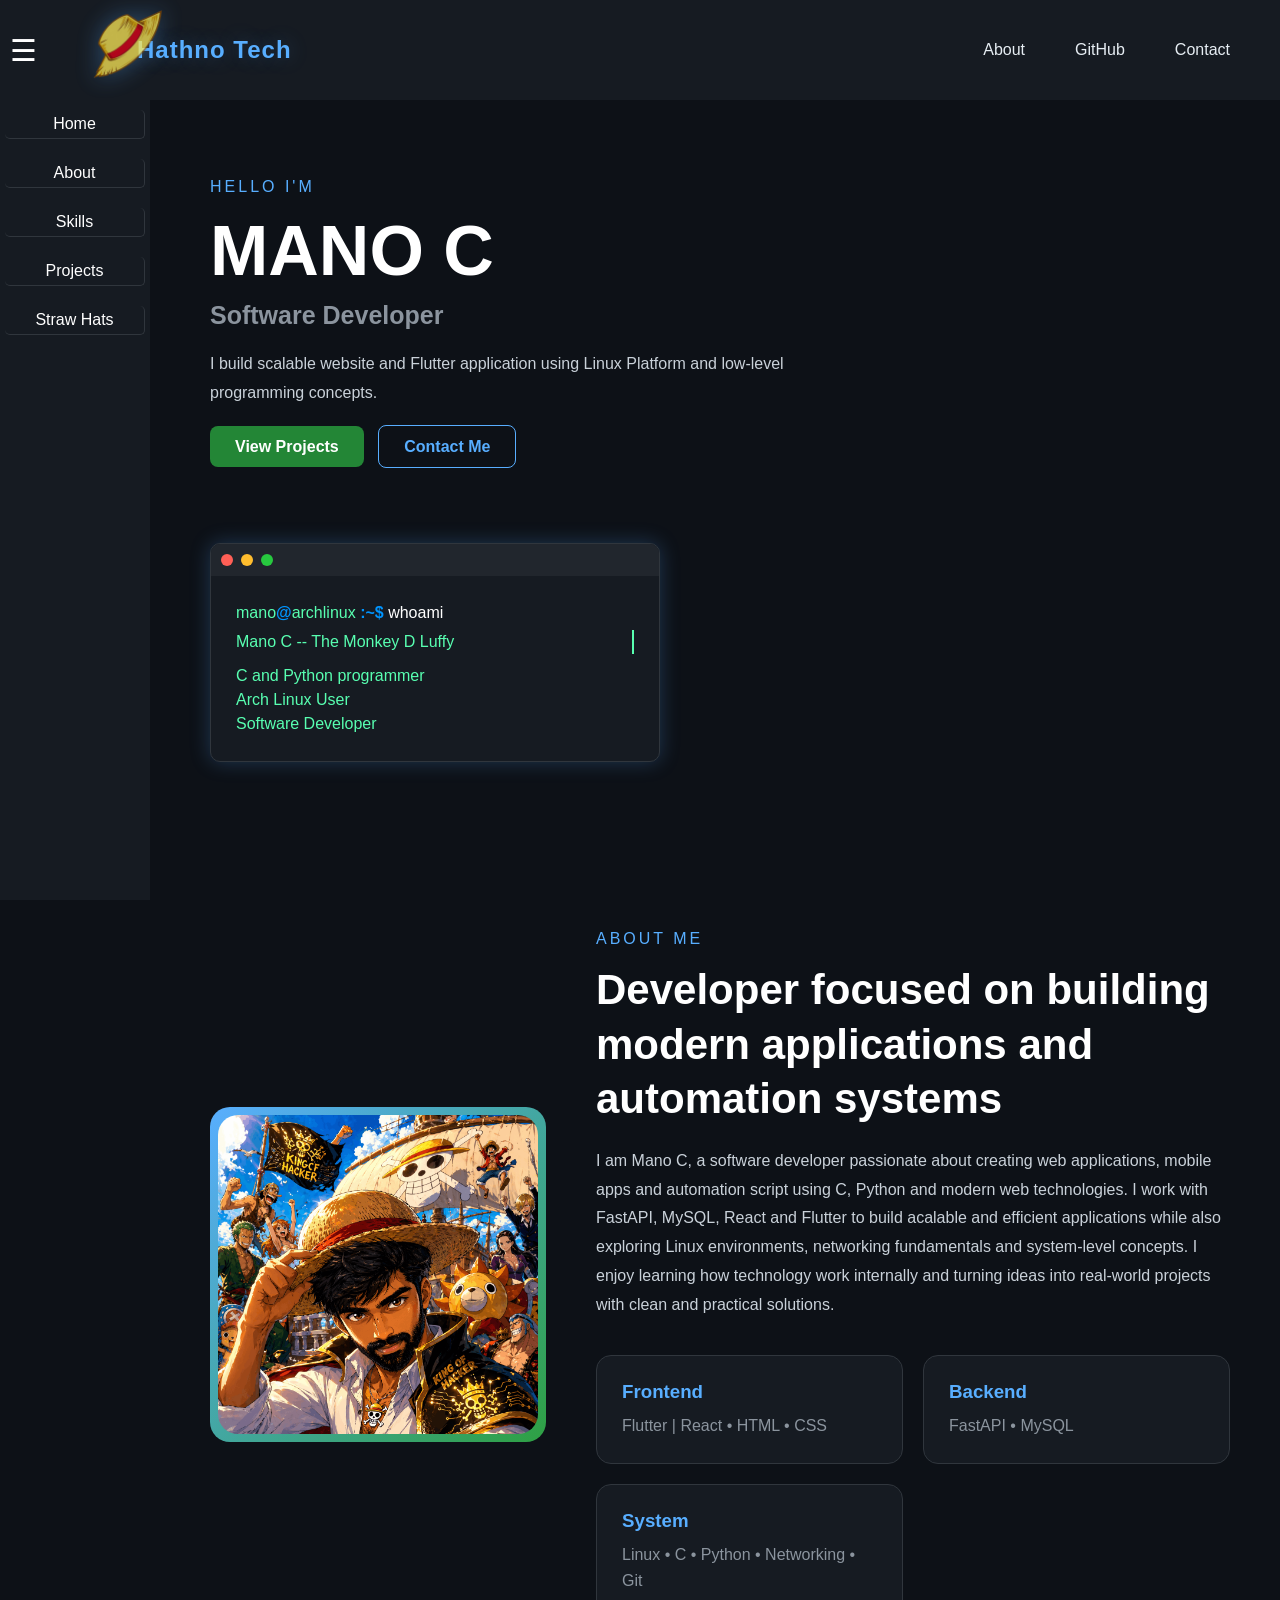
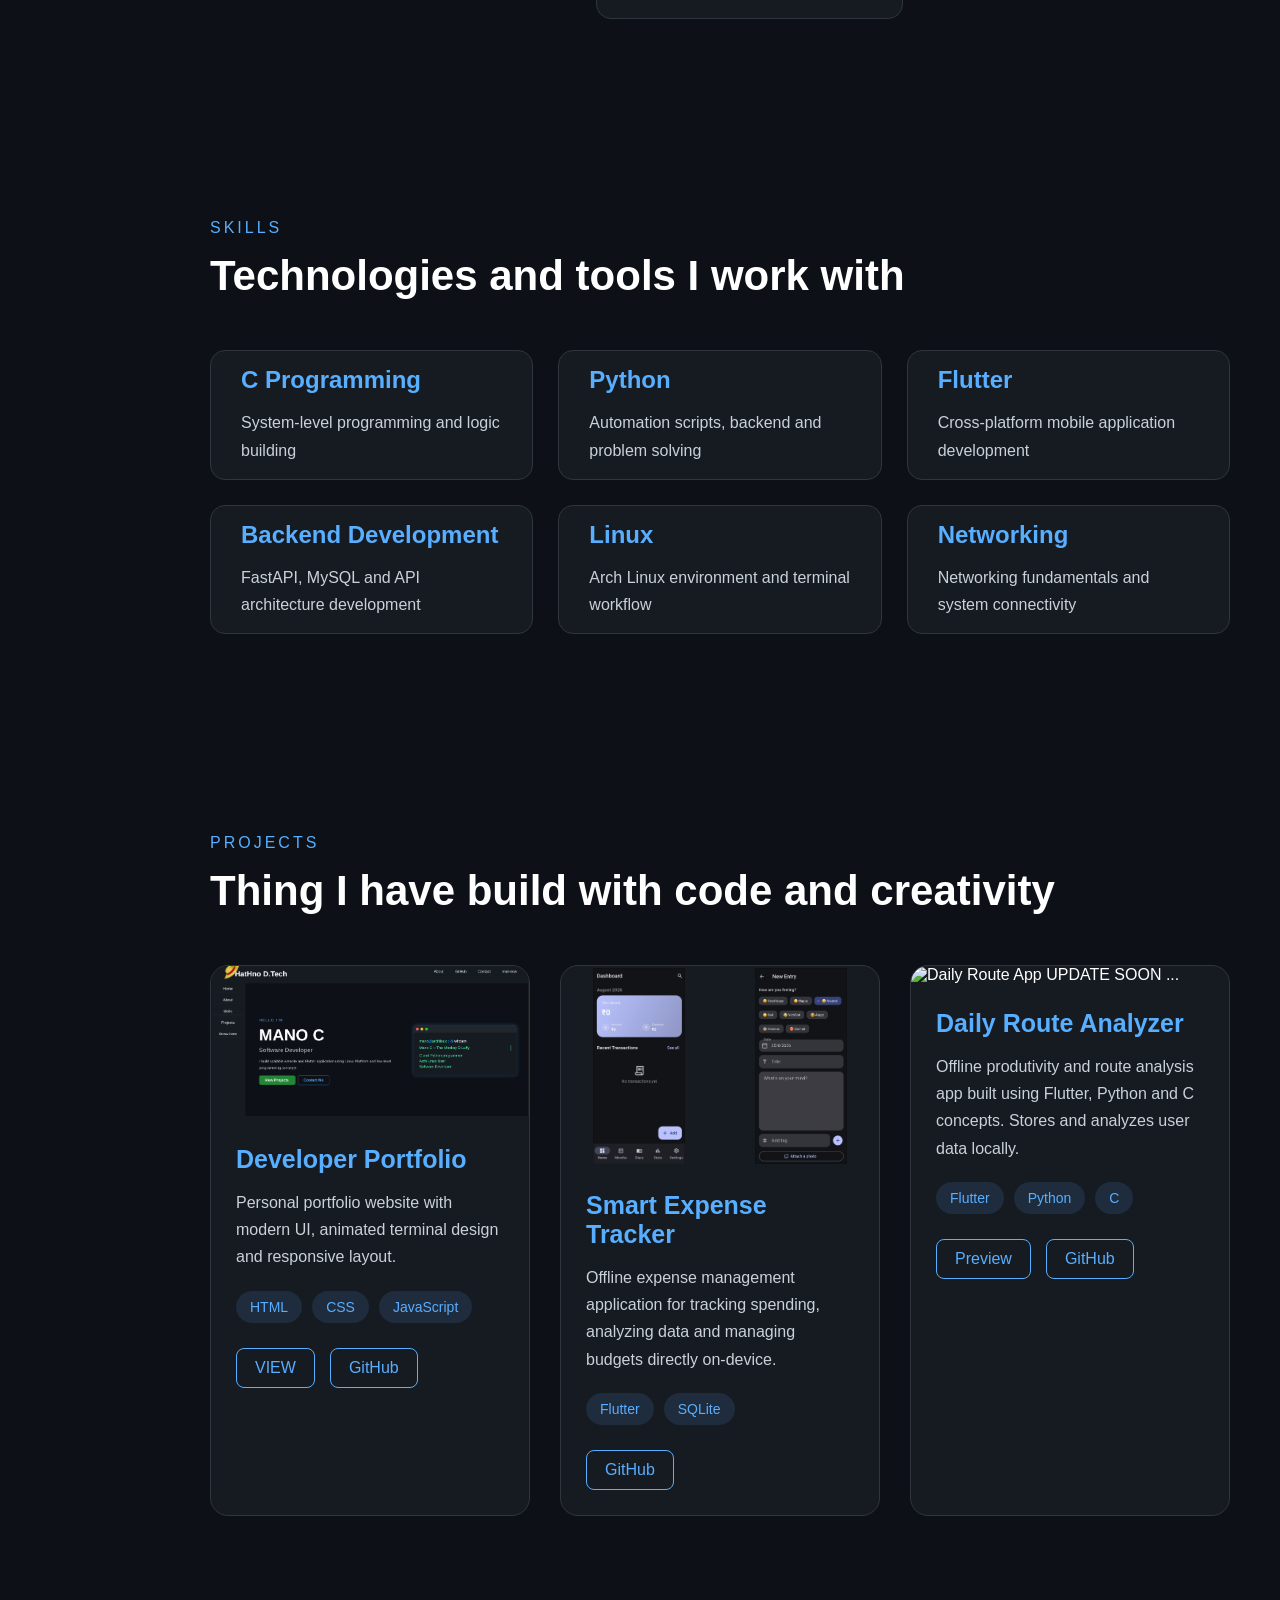
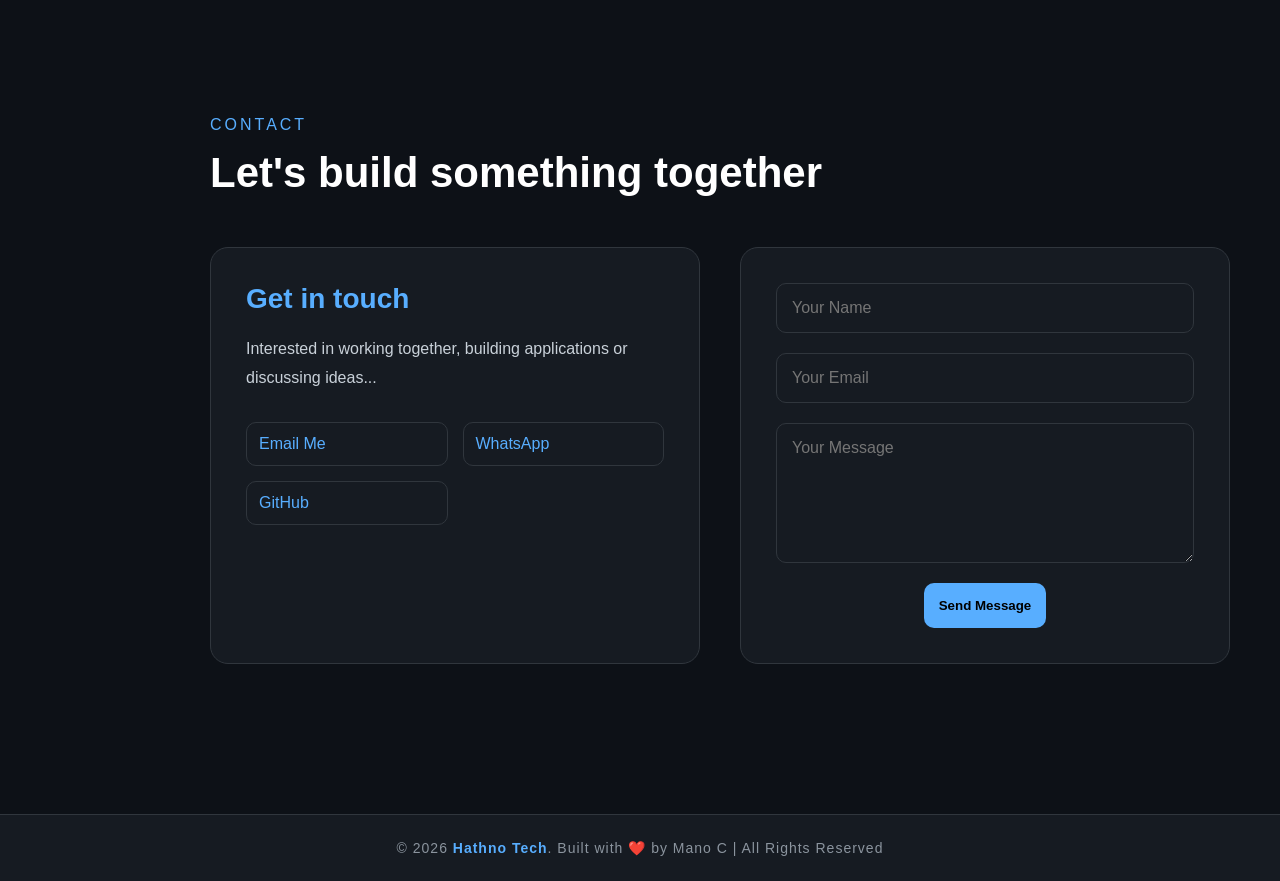
==== commit b80f962a: "APP link Update" ====
--- a/index.html
+++ b/index.html
@@ -193,14 +193,13 @@
                 <span>SQLite</span>
               </div>
               <div class="project-buttons">
-                <a href="#">Preview</a>
-                <a href="#">GitHub</a>
+                <a href="https://github.com/mano-sanjay/smart-expense-diary/releases/tag/v1.0.0" target="_blank">GitHub</a>
               </div>
             </div>
           </div>
           <!--PROJECT 3-->
           <div class="project-card">
-            <img src="" alt="Daily Route App">
+            <img src="" alt="Daily Route App UPDATE SOON ...">
             <div class="project-content">
               <h3>Daily Route Analyzer</h3>
               <p>
